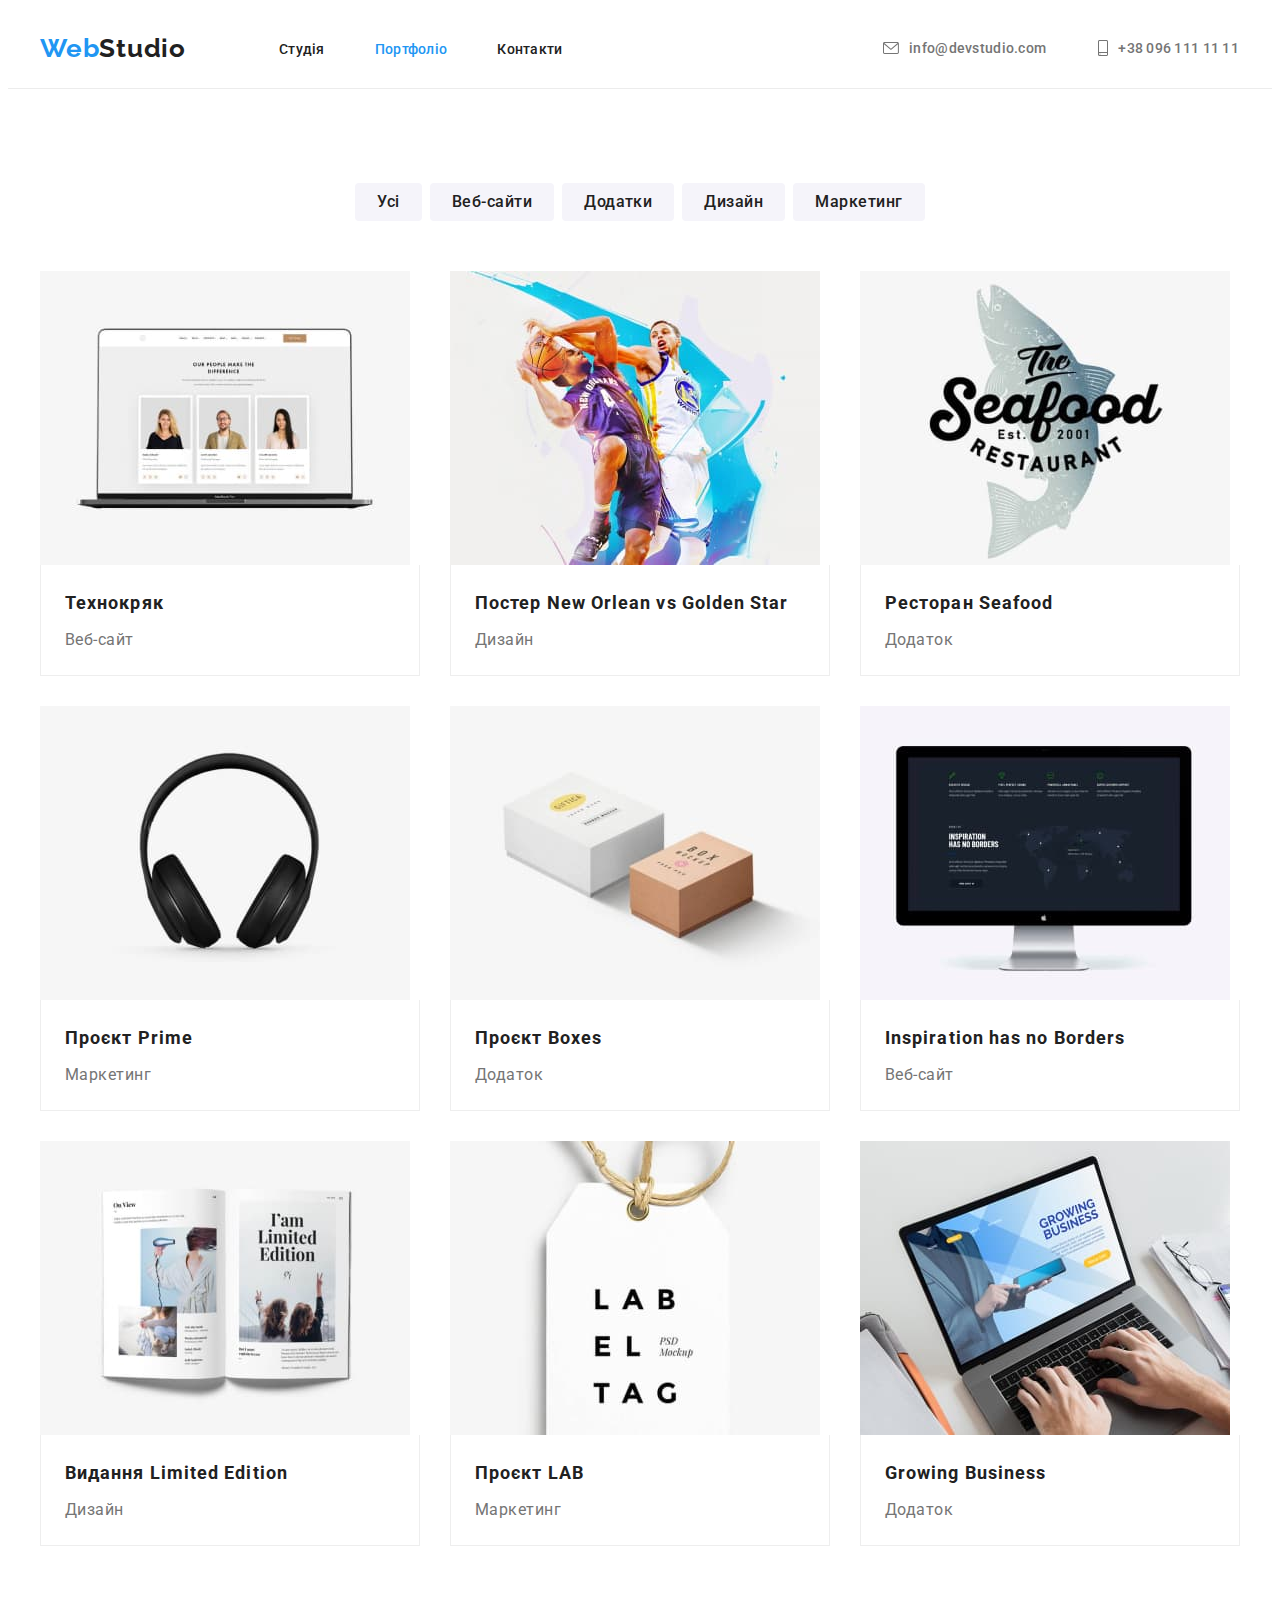
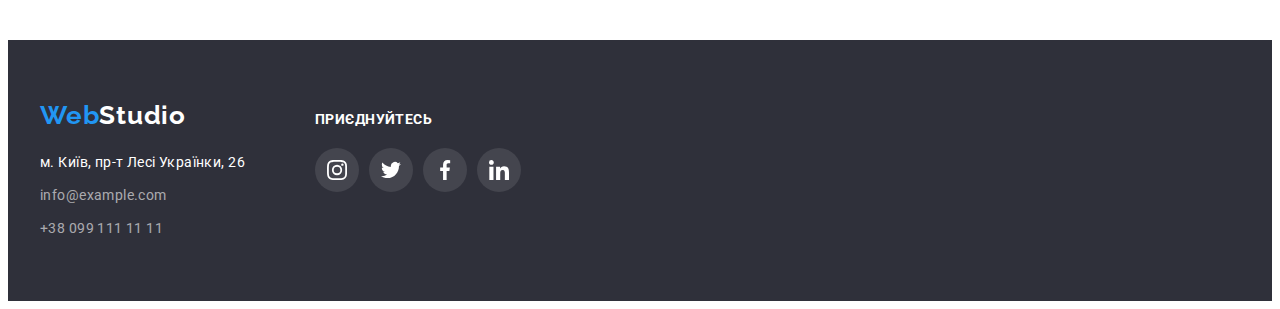
==== portfolio.html @ 81ada2a5 "adds initial files" ====
<!DOCTYPE html>
<html lang="uk">
  <head>
    <meta charset="UTF-8" />
    <meta http-equiv="X-UA-Compatible" content="IE=edge" />
    <meta name="viewport" content="width=device-width, initial-scale=1.0" />
    <title>Portfolio</title>
    <link rel="preconnect" href="https://fonts.googleapis.com" />
    <link rel="preconnect" href="https://fonts.gstatic.com" crossorigin />
    <link
      href="https://fonts.googleapis.com/css2?family=Raleway:wght@700&family=Roboto:wght@400;500;700;900&display=swap"
      rel="stylesheet"
    />
    <link
      rel="stylesheet"
      href="https://cdnjs.cloudflare.com/ajax/libs/modern-normalize/1.1.0/modern-normalize.min.css"
      integrity="sha512-wpPYUAdjBVSE4KJnH1VR1HeZfpl1ub8YT/NKx4PuQ5NmX2tKuGu6U/JRp5y+Y8XG2tV+wKQpNHVUX03MfMFn9Q=="
      crossorigin="anonymous"
      referrerpolicy="no-referrer"
    />
    <link rel="stylesheet" href="./css/styles.css" />
  </head>
  <body>
    <!-- header -->

    <header class="page-header">
      <div class="container page-header-container">
        <nav class="page-nav">
          <a class="logo link" href="./index.html"><span class="accent">Web</span>Studio</a>
          <ul class="menu list">
            <li class="menu-item">
              <a class="menu-link link" href="./index.html">Студія</a>
            </li>
            <li class="menu-item">
              <a class="menu-link current link" href="./portfolio.html">Портфоліо</a>
            </li>
            <li class="menu-item"><a class="menu-link link" href="./index.html">Контакти</a></li>
          </ul>
        </nav>
        <ul class="contact list">
          <li class="contact-item">
            <a class="contact-link link" href="mailto:info@devstudio.com">
              <svg class="contact-icon" width="16" height="12">
                <use href="./images/sprite.svg#icon-envelope"></use>
              </svg>
              info@devstudio.com</a
            >
          </li>
          <li class="contact-item">
            <a class="contact-link link" href="tel:+380961111111">
              <svg class="contact-icon" width="10" height="16">
                <use href="./images/sprite.svg#icon-smartphone"></use>
              </svg>
              +38 096 111 11 11</a
            >
          </li>
        </ul>
      </div>
    </header>

    <main>
      <section class="portfolio section">
        <div class="container">
          <h1 class="visually-hidden">Portfolio</h1>
          <ul class="filter-list list">
            <li><button class="filter-btn" type="button">Усі</button></li>
            <li><button class="filter-btn" type="button">Веб-сайти</button></li>
            <li><button class="filter-btn" type="button">Додатки</button></li>
            <li><button class="filter-btn" type="button">Дизайн</button></li>
            <li><button class="filter-btn" type="button">Маркетинг</button></li>
          </ul>
          <ul class="portfolio-list list">
            <li class="portfolio-item">
              <a class="portfolio-link link" href="./portfolio.html">
                <img src="./images/project-1.jpg" alt="Фото веб-сайту Технокряк" width="370" />
                <div class="portfolio-item-description">
                  <h2 class="portfolio-subtitle">Технокряк</h2>
                  <p class="portfolio-text">Веб-сайт</p>
                </div></a
              >
            </li>
            <li class="portfolio-item">
              <a class="portfolio-link link" href="./portfolio.html">
                <img
                  src="./images/project-2.jpg"
                  alt="Постер New Orlean vs Golden Star"
                  width="370"
                />
                <div class="portfolio-item-description">
                  <h2 class="portfolio-subtitle">Постер New Orlean vs Golden Star</h2>
                  <p class="portfolio-text">Дизайн</p>
                </div></a
              >
            </li>
            <li class="portfolio-item">
              <a class="portfolio-link link" href="./portfolio.html">
                <img src="./images/project-3.jpg" alt="Логотип ресторану The Seafood" width="370" />
                <div class="portfolio-item-description">
                  <h2 class="portfolio-subtitle">Ресторан Seafood</h2>
                  <p class="portfolio-text">Додаток</p>
                </div></a
              >
            </li>
            <li class="portfolio-item">
              <a class="portfolio-link link" href="./portfolio.html">
                <img src="./images/project-4.jpg" alt="Фото навушників" width="370" />
                <div class="portfolio-item-description">
                  <h2 class="portfolio-subtitle">Проєкт Prime</h2>
                  <p class="portfolio-text">Маркетинг</p>
                </div></a
              >
            </li>
            <li class="portfolio-item">
              <a class="portfolio-link link" href="./portfolio.html">
                <img src="./images/project-5.jpg" alt="Фото двох коробок" width="370" />
                <div class="portfolio-item-description">
                  <h2 class="portfolio-subtitle">Проєкт Boxes</h2>
                  <p class="portfolio-text">Додаток</p>
                </div></a
              >
            </li>
            <li class="portfolio-item">
              <a class="portfolio-link link" href="./portfolio.html">
                <img
                  src="./images/project-6.jpg"
                  alt="Фото веб-сайту Inspiration has no Borders"
                  width="370"
                />
                <div class="portfolio-item-description">
                  <h2 class="portfolio-subtitle">Inspiration has no Borders</h2>
                  <p class="portfolio-text">Веб-сайт</p>
                </div></a
              >
            </li>
            <li class="portfolio-item">
              <a class="portfolio-link link" href="./portfolio.html">
                <img src="./images/project-7.jpg" alt="Фото розгортки журналу" width="370" />
                <div class="portfolio-item-description">
                  <h2 class="portfolio-subtitle">Видання Limited Edition</h2>
                  <p class="portfolio-text">Дизайн</p>
                </div></a
              >
            </li>
            <li class="portfolio-item">
              <a class="portfolio-link link" href="./portfolio.html">
                <img src="./images/project-8.jpg" alt="Фото ярлика" width="370" />
                <div class="portfolio-item-description">
                  <h2 class="portfolio-subtitle">Проєкт LAB</h2>
                  <p class="portfolio-text">Маркетинг</p>
                </div></a
              >
            </li>
            <li class="portfolio-item">
              <a class="portfolio-link link" href="./portfolio.html">
                <img
                  src="./images/project-9.jpg"
                  alt="Фото людина працює за ноутбуком"
                  width="370"
                />
                <div class="portfolio-item-description">
                  <h2 class="portfolio-subtitle">Growing Business</h2>
                  <p class="portfolio-text">Додаток</p>
                </div></a
              >
            </li>
          </ul>
        </div>
      </section>
    </main>

    <!-- footer -->

    <footer class="page-footer">
      <div class="container">
        <div class="page-footer-container">
          <a class="logo link" href="./index.html"><span class="accent">Web</span>Studio</a>
          <address class="address">
            <ul class="footer-contact list">
              <li class="footer-contact-item">
                <a
                  class="footer-address-link link"
                  href="https://goo.gl/maps/CPtrU1FHBa2aNyZL9"
                  target="_blank"
                  rel="noopener noreferrer nofollow"
                  >м. Київ, пр-т Лесі Українки, 26</a
                >
              </li>
              <li class="footer-contact-item">
                <a class="footer-contact-link link" href="mailto:info@example.com"
                  >info@example.com</a
                >
              </li>
              <li class="footer-contact-item">
                <a class="footer-contact-link link" href="tel:+380991111111">+38 099 111 11 11</a>
              </li>
            </ul>
          </address>
        </div>
        <div class="social">
          <p class="social-subtitle">Приєднуйтесь</p>
          <ul class="social-list list">
            <li class="social-item">
              <a
                class="social-link instagram link"
                href="https://www.instagram.com/"
                target="_blank"
                rel="noopener noreferrer nofollow"
              >
                <svg class="social-icon">
                  <use href="./images/sprite.svg#icon-instagram"></use>
                </svg>
              </a>
            </li>
            <li class="social-item">
              <a
                class="social-link twitter link"
                href="https://twitter.com"
                target="_blank"
                rel="noopener noreferrer nofollow"
                ><svg class="social-icon">
                  <use href="./images/sprite.svg#icon-twitter"></use>
                </svg>
              </a>
            </li>
            <li class="social-item">
              <a
                class="social-link facebook link"
                href="https://www.facebook.com/"
                target="_blank"
                rel="noopener noreferrer nofollow"
                ><svg class="social-icon">
                  <use href="./images/sprite.svg#icon-facebook"></use>
                </svg>
              </a>
            </li>
            <li class="social-item">
              <a
                class="social-link linkedin link"
                href="https://www.linkedin.com/"
                target="_blank"
                rel="noopener noreferrer nofollow"
                ><svg class="social-icon">
                  <use href="./images/sprite.svg#icon-linkedin"></use>
                </svg>
              </a>
            </li>
          </ul>
        </div>
      </div>
    </footer>
  </body>
</html>
---- css/styles.css ----
:root {
  --primary-font: Roboto, sans-serif;
  --secondary-font: Raleway, sans-serif;
  --primary-text-color: #757575;
  --title-text-color: #212121;
  --accent-text-color: #ffffff;
  --accent-color: #2196f3;
  --accent-color-hover: #188ce8;
  --primary-bg-color: #ffffff;
  --dark-bg-color: #2f303a;
  --grey-bg-color: #f5f4fa;
  --black-color: #000000;
  --grey-color-first: #eeeeee;
  --grey-color-second: #ececec;
  --icons-color: #afb1b8;
  --icons-background: rgba(255, 255, 255, 0.1);
}

body {
  font-family: var(--primary-font);
  color: var(--primary-text-color);
  background-color: var(--primary-bg-color);
}

/* ========== properties reset ========== */

h1,
h2,
h3,
h4,
p {
  margin-top: 0;
  margin-bottom: 0;
}

ul,
ol {
  margin-top: 0;
  margin-bottom: 0;
  padding-left: 0;
}

.link {
  text-decoration: none;
}

.address {
  font-style: normal;
}

.list {
  list-style: none;
}

img {
  display: block;
  max-width: 100%;
}

button {
  font-family: inherit;
  cursor: pointer;
}

.section {
  padding-top: 94px;
  padding-bottom: 94px;
}

.container {
  width: 1200px;
  margin-left: auto;
  margin-right: auto;
  padding-left: 15px;
  padding-right: 15px;
}

.title {
  margin-bottom: 50px;
  font-size: 36px;
  line-height: 1.17;
  text-align: center;
  letter-spacing: 0.03em;
  color: var(--title-text-color);
}

/* ========== header ========== */
/* ========== logo ========== */

.logo {
  font-family: var(--secondary-font);
  font-weight: 700;
  font-size: 26px;
  line-height: 1.19;
  letter-spacing: 0.03em;
  color: var(--title-text-color);
}

.accent {
  color: var(--accent-color);
}

/* ========== menu ========== */

.menu-link {
  font-weight: 500;
  font-size: 14px;
  line-height: 1.14;
  letter-spacing: 0.02em;
  color: var(--title-text-color);
}

.menu-link:hover,
.menu-link:focus {
  color: var(--accent-color);
}

.current {
  color: var(--accent-color);
}

/* ========== contact ========== */

.page-header {
  border-bottom: 1px solid var(--grey-color-second);
}

.page-header .contact-link {
  font-weight: 500;
  font-size: 14px;
  line-height: 16px;
  letter-spacing: 0.02em;
  color: var(--primary-text-color);
}

.page-header .contact-link:hover,
.page-header .contact-link:focus {
  color: var(--accent-color);
}

.page-header-container {
  height: 80px;
  display: flex;
  align-items: center;
}

.page-nav {
  display: flex;
  align-items: center;
}

.menu {
  display: flex;
  align-items: center;
  column-gap: 50px;
  margin-left: 93px;
}

.contact {
  display: flex;
  align-items: center;
  column-gap: 50px;
  margin-left: auto;
}

.contact-link {
  padding: 1px; 
  display: flex;
  align-items: center;
  column-gap: 10px;
}

.contact-icon {
  fill: currentColor;
}

/* ========== hero ========== */

.hero {
  height: 600px;
  max-width: 1600px;
  margin-left: auto;
  margin-right: auto;
  padding-top: 200px;
  padding-bottom: 200px;
  background-color: #c4c4c4;
  background-image: linear-gradient(to top, rgba(47, 48, 58, 0.4), rgba(47, 48, 58, 0.4)),
    url('../images/hero.jpg');
  background-repeat: no-repeat;
  background-position: center;
  background-size: cover;
}

.hero-title {
  width: 696px;
  margin: 0 auto 30px auto;
  font-weight: 900;
  font-size: 44px;
  line-height: 1.36;
  text-align: center;
  letter-spacing: 0.06em;
  text-transform: uppercase;
  color: var(--accent-text-color);
}

.btn {
  display: block;
  margin-left: auto;
  margin-right: auto;
  padding: 10px 32px;
  font-weight: 700;
  font-size: 16px;
  line-height: 1.88;
  letter-spacing: 0.06em;
  color: var(--accent-text-color);
  border-radius: 4px;
  background-color: var(--accent-color);
  border: none;
}

.btn:hover,
.btn:focus {
  color: var(--accent-text-color);
  background-color: #188ce8;
  border: none;
}

.filter-btn {
  padding: 6px 22px;
  font-weight: 500;
  font-size: 16px;
  line-height: 1.62;
  text-align: center;
  letter-spacing: 0.03em;
  color: var(--title-text-color);
  border-radius: 4px;
  background-color: var(--grey-bg-color);
  border: none;
}

.filter-btn:hover,
.filter-btn:focus {
  color: var(--accent-text-color);
  background-color: var(--accent-color);
  box-shadow: 0px 3px 1px rgba(0, 0, 0, 0.1), 0px 1px 2px rgba(0, 0, 0, 0.08),
    0px 2px 2px rgba(0, 0, 0, 0.12);
  border: none;
  border-radius: 4px;
}

/* ========== qualities ========== */

.qualities-container {
  display: flex;
  column-gap: 30px;
}

.qualities-item {
  flex-basis: calc((100% - 90px) / 4);
}

.qualities-icon-box {
width: 100%;
height: 120px;
display: inline-flex;
justify-content: center;
align-items: center;
margin-bottom: 30px;
background-color: var(--grey-bg-color);
border-radius: 4px;
}

.qualities-icon {
  width: 70px;
  height: 70px;
}

.qualities-subtitle {
  margin-bottom: 10px;
  font-size: 14px;
  line-height: 1.14;
  letter-spacing: 0.03em;
  text-transform: uppercase;
  color: var(--title-text-color);
}

.qualities-text {
  font-size: 14px;
  line-height: 1.71;
  letter-spacing: 0.03em;
}

/* ========== what we do ========== */

.specialty {
  padding-bottom: 94px;
}

.specialty-container {
  display: flex;
  column-gap: 30px;
}

/* ========== team ========== */

.team {
  background-color: var(--grey-bg-color);
}

.team-container {
  display: flex;
  flex-wrap: wrap;
  column-gap: 30px;
}

.team-card {
  flex-basis: calc((100% - 90px) / 4);
  background-color: var(--primary-bg-color);
  box-shadow: 0px 1px 3px rgba(0, 0, 0, 0.12), 0px 1px 1px rgba(0, 0, 0, 0.14),
    0px 2px 1px rgba(0, 0, 0, 0.2);
  border-radius: 0px 0px 4px 4px;
}

.team-card-description {
  padding-top: 30px;
  padding-bottom: 30px;
}

.team-subtitle {
  margin-bottom: 10px;
  text-align: center;
  font-size: 16px;
  font-weight: 500;
  line-height: 1.19;
  letter-spacing: 0.03em;
  color: var(--title-text-color);
}

.team-text {
  margin-bottom: 16px;
  text-align: center;
  font-size: 16px;
  line-height: 1.19;
  letter-spacing: 0.03em;
  color: var(--primary-text-color);
}

/* ========== clients ========== */

.clients-list {
  display: flex;
  justify-content: center;
  gap: 30px;
}

.clients-item {
  width: 170px;
  height: 92px;
}

.clients-link {
  display: flex;
  justify-content: center;
  align-items: center;
  width: 100%;
  height: 100%;
  border: 1px solid currentColor;
  border-radius: 4px;
  color: var(--icons-color);
}

.clients-link:hover,
.clients-link:focus {
  color: var(--accent-color);
}

.clients-icon {
  width: 106px;
  height: 60px;
  fill: currentColor;
}

/* ========== portfolio ========== */

.visually-hidden {
  position: absolute;
  white-space: nowrap;
  width: 1px;
  height: 1px;
  overflow: hidden;
  border: 0;
  padding: 0;
  clip: rect(0 0 0 0);
  clip-path: inset(50%);
  margin: -1px;
}

.filter-list {
  margin-bottom: 50px;
  display: flex;
  justify-content: center;
  column-gap: 8px;
}

.portfolio-list {
  display: flex;
  flex-wrap: wrap;
  justify-content: center;
  gap: 30px;
}

.portfolio-item {
  flex-basis: calc((100% - 60px) / 3);
}

.portfolio-link {
  display: block;
}

.portfolio-link:hover,
.portfolio-link:focus  {
  box-shadow: 0px 1px 1px rgba(0, 0, 0, 0.12), 0px 4px 4px rgba(0, 0, 0, 0.06),
    1px 4px 6px rgba(0, 0, 0, 0.16);
}

.portfolio-item-description {
  padding: 20px 24px;
  border: 1px solid var(--grey-color-first);
  border-top: none;
}

.portfolio-subtitle {
  margin-bottom: 4px;
  font-size: 18px;
  line-height: 2;
  letter-spacing: 0.06em;
  color: var(--title-text-color);
}

.portfolio-text {
  font-size: 16px;
  line-height: 1.88;
  letter-spacing: 0.03em;
  color: var(--primary-text-color);
}

/* ========== footer ========== */

.page-footer {
  padding-top: 60px;
  padding-bottom: 60px;
  background-color: var(--dark-bg-color);
}

.page-footer > .container {
  display: flex;
  align-items: baseline;
}

.page-footer .logo {
  color: var(--accent-text-color);
}

.address {
  margin-top: 20px;
}

.footer-contact-item:not(:last-child) {
  margin-bottom: 9px;
}

.footer-address-link,
.footer-contact-link {
  font-size: 14px;
  line-height: 1.71;
  letter-spacing: 0.03em;
  color: rgba(255, 255, 255, 0.6);
}

.footer-address-link {
  color: var(--accent-text-color);
}

.footer-address-link:hover,
.footer-address-link:focus,
.footer-contact-link:hover,
.footer-contact-link:focus {
  color: var(--accent-color);
}

.page-footer-container {
  margin-right: 70px;
}

/* ========== social ========== */

.social-subtitle {
  margin-bottom: 20px;
  font-size: 14px;
  font-weight: 700;
  line-height: 1.14;
  letter-spacing: 0.03em;
  text-transform: uppercase;
  color: var(--accent-text-color);
}

.social-list {
  display: flex;
  flex-wrap: wrap;
  justify-content: center;
  column-gap: 10px;
}
.social-item {
  width: 44px;
  height: 44px;
}
.social-link {
  width: 100%;
  height: 100%;
  display: inline-flex;
  justify-content: center;
  align-items: center;
  color: var(--accent-text-color);
  background-color: var(--icons-background);
  border-radius: 50%;
}

.social-link:hover,
.social-link:focus {
  background-color: var(--accent-color);
  border-radius: 50%;
}

.social-icon {
  width: 20px;
  height: 20px;
  fill: currentColor;
}

.team-social-item {
  width: 44px;
  height: 44px;
}

.team-social-link {
  width: 100%;
  height: 100%;
  display: inline-flex;
  justify-content: center;
  align-items: center;
  color: var(--icons-color);
  border-radius: 50%;
}

.team-social-link:hover,
.team-social-link:focus {
  color: var(--accent-text-color);
  background-color: var(--accent-color);
}

.team-social-icon {
  width: 20px;
  height: 20px;
  fill: currentColor;
}
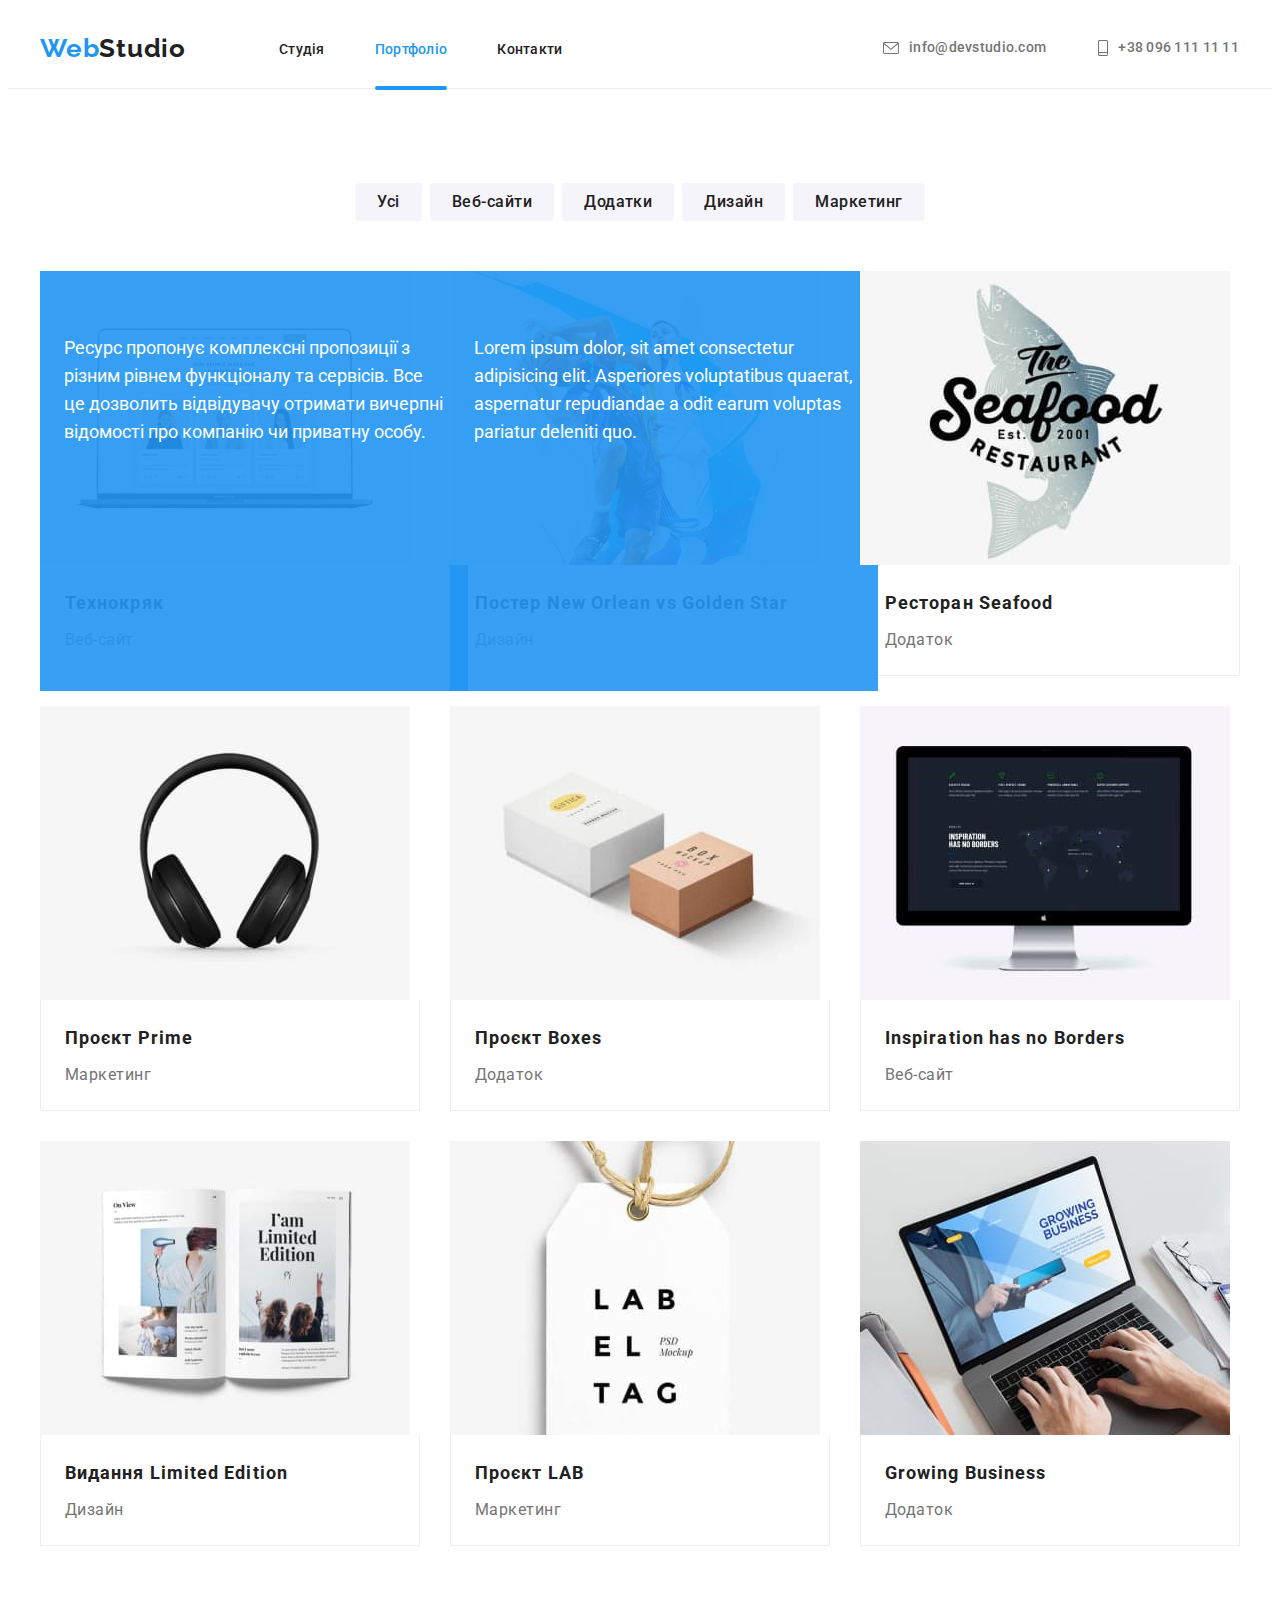
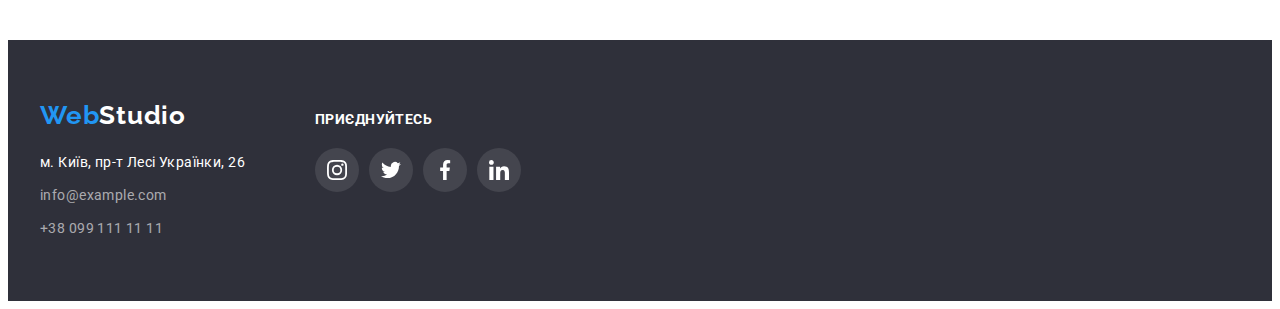
==== commit d788dcc2: "adds positioned elements" ====
--- a/portfolio.html
+++ b/portfolio.html
@@ -72,29 +72,53 @@
           <ul class="portfolio-list list">
             <li class="portfolio-item">
               <a class="portfolio-link link" href="./portfolio.html">
-                <img src="./images/project-1.jpg" alt="Фото веб-сайту Технокряк" width="370" />
+                <div class="portfolio-item-thumb">
+                  <img src="./images/project-1.jpg" alt="Фото веб-сайту Технокряк" width="370" />
+                  <div class="portfolio-item-overlay">
+                    <p>
+                      Ресурс пропонує комплексні пропозиції з різним рівнем функціоналу та сервісів.
+                      Все це дозволить відвідувачу отримати вичерпні відомості про компанію чи
+                      приватну особу.
+                    </p>
+                  </div>
+                </div>
                 <div class="portfolio-item-description">
                   <h2 class="portfolio-subtitle">Технокряк</h2>
                   <p class="portfolio-text">Веб-сайт</p>
-                </div></a
-              >
-            </li>
-            <li class="portfolio-item">
-              <a class="portfolio-link link" href="./portfolio.html">
-                <img
-                  src="./images/project-2.jpg"
-                  alt="Постер New Orlean vs Golden Star"
-                  width="370"
-                />
+                </div>
+              </a>
+            </li>
+            <li class="portfolio-item">
+              <a class="portfolio-link link" href="./portfolio.html">
+                <div class="portfolio-item-thumb">
+                  <img
+                    src="./images/project-2.jpg"
+                    alt="Постер New Orlean vs Golden Star"
+                    width="370"
+                  />
+                  <div class="portfolio-item-overlay">
+                    <p>
+                      Lorem ipsum dolor, sit amet consectetur adipisicing elit. Asperiores
+                      voluptatibus quaerat, aspernatur repudiandae a odit earum voluptas pariatur
+                      deleniti quo.
+                    </p>
+                  </div>
+                </div>
                 <div class="portfolio-item-description">
                   <h2 class="portfolio-subtitle">Постер New Orlean vs Golden Star</h2>
                   <p class="portfolio-text">Дизайн</p>
-                </div></a
-              >
-            </li>
-            <li class="portfolio-item">
-              <a class="portfolio-link link" href="./portfolio.html">
-                <img src="./images/project-3.jpg" alt="Логотип ресторану The Seafood" width="370" />
+                </div>
+              </a>
+            </li>
+            <li class="portfolio-item">
+              <a class="portfolio-link link" href="./portfolio.html">
+                <div class="portfolio-item-thumb">
+                  <img
+                    src="./images/project-3.jpg"
+                    alt="Логотип ресторану The Seafood"
+                    width="370"
+                  />
+                </div>
                 <div class="portfolio-item-description">
                   <h2 class="portfolio-subtitle">Ресторан Seafood</h2>
                   <p class="portfolio-text">Додаток</p>
@@ -103,7 +127,9 @@
             </li>
             <li class="portfolio-item">
               <a class="portfolio-link link" href="./portfolio.html">
-                <img src="./images/project-4.jpg" alt="Фото навушників" width="370" />
+                <div class="portfolio-item-thumb">
+                  <img src="./images/project-4.jpg" alt="Фото навушників" width="370" />
+                </div>
                 <div class="portfolio-item-description">
                   <h2 class="portfolio-subtitle">Проєкт Prime</h2>
                   <p class="portfolio-text">Маркетинг</p>
@@ -112,7 +138,9 @@
             </li>
             <li class="portfolio-item">
               <a class="portfolio-link link" href="./portfolio.html">
-                <img src="./images/project-5.jpg" alt="Фото двох коробок" width="370" />
+                <div class="portfolio-item-thumb">
+                  <img src="./images/project-5.jpg" alt="Фото двох коробок" width="370" />
+                </div>
                 <div class="portfolio-item-description">
                   <h2 class="portfolio-subtitle">Проєкт Boxes</h2>
                   <p class="portfolio-text">Додаток</p>
@@ -121,11 +149,13 @@
             </li>
             <li class="portfolio-item">
               <a class="portfolio-link link" href="./portfolio.html">
-                <img
-                  src="./images/project-6.jpg"
-                  alt="Фото веб-сайту Inspiration has no Borders"
-                  width="370"
-                />
+                <div class="portfolio-item-thumb">
+                  <img
+                    src="./images/project-6.jpg"
+                    alt="Фото веб-сайту Inspiration has no Borders"
+                    width="370"
+                  />
+                </div>
                 <div class="portfolio-item-description">
                   <h2 class="portfolio-subtitle">Inspiration has no Borders</h2>
                   <p class="portfolio-text">Веб-сайт</p>
@@ -134,7 +164,9 @@
             </li>
             <li class="portfolio-item">
               <a class="portfolio-link link" href="./portfolio.html">
-                <img src="./images/project-7.jpg" alt="Фото розгортки журналу" width="370" />
+                <div class="portfolio-item-thumb">
+                  <img src="./images/project-7.jpg" alt="Фото розгортки журналу" width="370" />
+                </div>
                 <div class="portfolio-item-description">
                   <h2 class="portfolio-subtitle">Видання Limited Edition</h2>
                   <p class="portfolio-text">Дизайн</p>
@@ -143,7 +175,9 @@
             </li>
             <li class="portfolio-item">
               <a class="portfolio-link link" href="./portfolio.html">
-                <img src="./images/project-8.jpg" alt="Фото ярлика" width="370" />
+                <div class="portfolio-item-thumb">
+                  <img src="./images/project-8.jpg" alt="Фото ярлика" width="370" />
+                </div>
                 <div class="portfolio-item-description">
                   <h2 class="portfolio-subtitle">Проєкт LAB</h2>
                   <p class="portfolio-text">Маркетинг</p>
@@ -152,11 +186,13 @@
             </li>
             <li class="portfolio-item">
               <a class="portfolio-link link" href="./portfolio.html">
-                <img
-                  src="./images/project-9.jpg"
-                  alt="Фото людина працює за ноутбуком"
-                  width="370"
-                />
+                <div class="portfolio-item-thumb">
+                  <img
+                    src="./images/project-9.jpg"
+                    alt="Фото людина працює за ноутбуком"
+                    width="370"
+                  />
+                </div>
                 <div class="portfolio-item-description">
                   <h2 class="portfolio-subtitle">Growing Business</h2>
                   <p class="portfolio-text">Додаток</p>
--- a/css/styles.css
+++ b/css/styles.css
@@ -117,6 +117,18 @@
 
 .current {
   color: var(--accent-color);
+  position: relative;
+}
+
+.current::after {
+  content: '';
+  position: absolute;
+  top: 45px;
+  left: 0;
+  width: 100%;
+  height: 4px;
+  border-radius: 2px;
+  background-color: var(--accent-color);
 }
 
 /* ========== contact ========== */
@@ -128,7 +140,7 @@
 .page-header .contact-link {
   font-weight: 500;
   font-size: 14px;
-  line-height: 16px;
+  line-height: 1.14;
   letter-spacing: 0.02em;
   color: var(--primary-text-color);
 }
@@ -164,7 +176,7 @@
 }
 
 .contact-link {
-  padding: 1px; 
+  padding: 1px;
   display: flex;
   align-items: center;
   column-gap: 10px;
@@ -260,14 +272,14 @@
 }
 
 .qualities-icon-box {
-width: 100%;
-height: 120px;
-display: inline-flex;
-justify-content: center;
-align-items: center;
-margin-bottom: 30px;
-background-color: var(--grey-bg-color);
-border-radius: 4px;
+  width: 100%;
+  height: 120px;
+  display: inline-flex;
+  justify-content: center;
+  align-items: center;
+  margin-bottom: 30px;
+  background-color: var(--grey-bg-color);
+  border-radius: 4px;
 }
 
 .qualities-icon {
@@ -299,6 +311,27 @@
 .specialty-container {
   display: flex;
   column-gap: 30px;
+}
+
+.specialty-thumb {
+  position: relative;
+}
+
+.specialty-description {
+  position: absolute;
+  left: 0;
+  bottom: 0;
+  height: 70px;
+  width: 100%;
+  display: flex;
+  justify-content: center;
+  align-items: center;
+  font-weight: 700;
+  font-size: 14px;
+  line-height: 1.14;
+  text-transform: uppercase;
+  background: rgba(47, 48, 58, 0.8);
+  color: var(--accent-text-color);
 }
 
 /* ========== team ========== */
@@ -417,8 +450,30 @@
   display: block;
 }
 
+.portfolio-item-thumb {
+  position: relative;
+}
+
+.portfolio-item-overlay {
+  position: absolute;
+  top: 0;
+  width: 100%;
+  height: 100%;
+  padding: 63px 24px;
+  background-color: rgba(33, 150, 243, 0.9);
+  /* opacity: 0; */
+  font-weight: 400;
+  font-size: 18px;
+  line-height: 1.56;
+  color: var(--accent-text-color);
+}
+
+.portfolio-link:hover {
+  opacity: 1;
+}
+
 .portfolio-link:hover,
-.portfolio-link:focus  {
+.portfolio-link:focus {
   box-shadow: 0px 1px 1px rgba(0, 0, 0, 0.12), 0px 4px 4px rgba(0, 0, 0, 0.06),
     1px 4px 6px rgba(0, 0, 0, 0.16);
 }
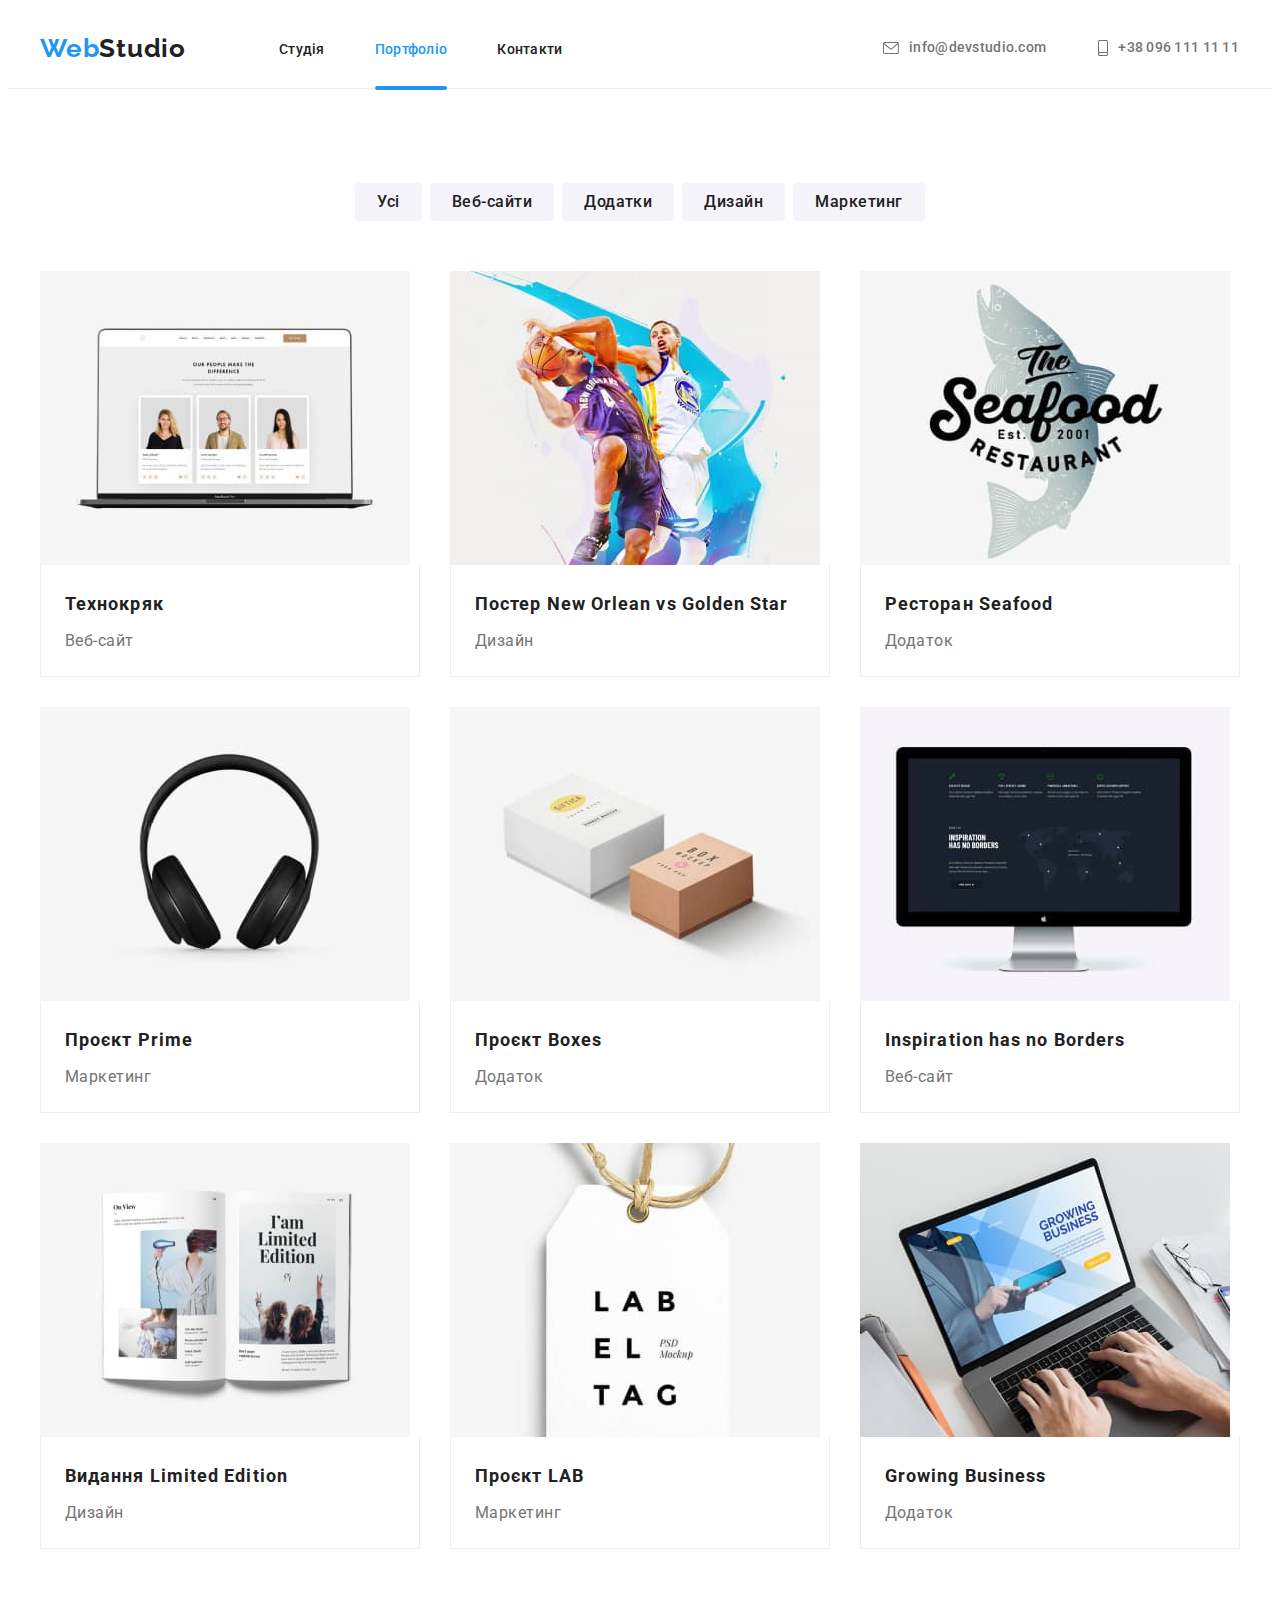
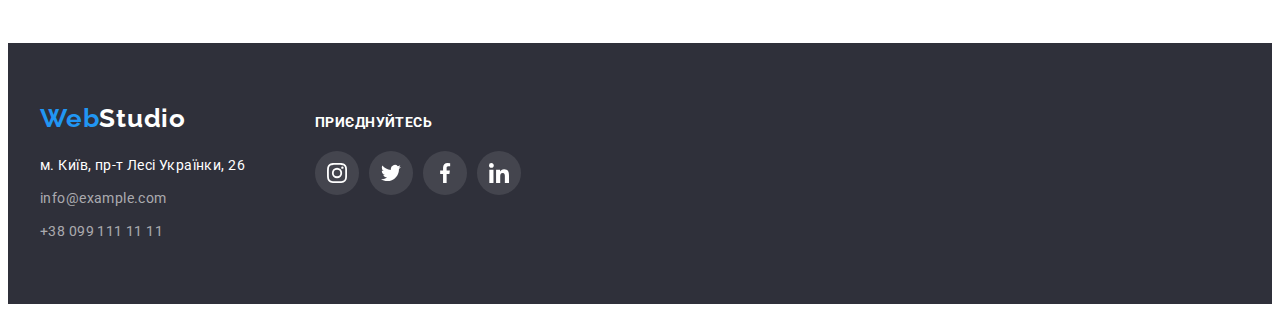
==== commit 0f6f18a2: "adds animation" ====
--- a/portfolio.html
+++ b/portfolio.html
@@ -98,9 +98,12 @@
                   />
                   <div class="portfolio-item-overlay">
                     <p>
-                      Lorem ipsum dolor, sit amet consectetur adipisicing elit. Asperiores
-                      voluptatibus quaerat, aspernatur repudiandae a odit earum voluptas pariatur
-                      deleniti quo.
+                      Lorem ipsum dolor sit amet consectetur adipisicing elit. Molestiae
+                      perspiciatis consequuntur, quibusdam beatae nihil doloribus ducimus sequi quae
+                      obcaecati, itaque, voluptatem inventore voluptatibus? Quod exercitationem
+                      voluptas animi deleniti autem optio blanditiis debitis, provident, quo quas in
+                      consequatur sit hic facere modi harum quibusdam iusto eum. Eligendi corporis
+                      ipsa voluptatum id?
                     </p>
                   </div>
                 </div>
@@ -118,6 +121,13 @@
                     alt="Логотип ресторану The Seafood"
                     width="370"
                   />
+                  <div class="portfolio-item-overlay">
+                    <p>
+                      Lorem ipsum dolor, sit amet consectetur adipisicing elit. Asperiores
+                      voluptatibus quaerat, aspernatur repudiandae a odit earum voluptas pariatur
+                      deleniti quo.
+                    </p>
+                  </div>
                 </div>
                 <div class="portfolio-item-description">
                   <h2 class="portfolio-subtitle">Ресторан Seafood</h2>
@@ -129,6 +139,16 @@
               <a class="portfolio-link link" href="./portfolio.html">
                 <div class="portfolio-item-thumb">
                   <img src="./images/project-4.jpg" alt="Фото навушників" width="370" />
+                  <div class="portfolio-item-overlay">
+                    <p>
+                      Lorem ipsum dolor sit amet consectetur adipisicing elit. Molestiae
+                      perspiciatis consequuntur, quibusdam beatae nihil doloribus ducimus sequi quae
+                      obcaecati, itaque, voluptatem inventore voluptatibus? Quod exercitationem
+                      voluptas animi deleniti autem optio blanditiis debitis, provident, quo quas in
+                      consequatur sit hic facere modi harum quibusdam iusto eum. Eligendi corporis
+                      ipsa voluptatum id?
+                    </p>
+                  </div>
                 </div>
                 <div class="portfolio-item-description">
                   <h2 class="portfolio-subtitle">Проєкт Prime</h2>
@@ -140,6 +160,12 @@
               <a class="portfolio-link link" href="./portfolio.html">
                 <div class="portfolio-item-thumb">
                   <img src="./images/project-5.jpg" alt="Фото двох коробок" width="370" />
+                  <div class="portfolio-item-overlay">
+                    <p>
+                      Lorem ipsum dolor sit amet consectetur, adipisicing elit. Distinctio iusto
+                      officia ex accusamus natus dignissimos eos numquam at nisi modi.
+                    </p>
+                  </div>
                 </div>
                 <div class="portfolio-item-description">
                   <h2 class="portfolio-subtitle">Проєкт Boxes</h2>
@@ -155,6 +181,13 @@
                     alt="Фото веб-сайту Inspiration has no Borders"
                     width="370"
                   />
+                  <div class="portfolio-item-overlay">
+                    <p>
+                      Lorem ipsum dolor, sit amet consectetur adipisicing elit. Optio, iusto, odit
+                      eveniet pariatur totam, et quo consequatur magnam beatae error maxime harum
+                      delectus distinctio vitae aperiam necessitatibus nam vel eligendi.
+                    </p>
+                  </div>
                 </div>
                 <div class="portfolio-item-description">
                   <h2 class="portfolio-subtitle">Inspiration has no Borders</h2>
@@ -166,6 +199,13 @@
               <a class="portfolio-link link" href="./portfolio.html">
                 <div class="portfolio-item-thumb">
                   <img src="./images/project-7.jpg" alt="Фото розгортки журналу" width="370" />
+                  <div class="portfolio-item-overlay">
+                    <p>
+                      Lorem ipsum dolor sit amet consectetur adipisicing elit. Ipsa eveniet
+                      architecto hic accusantium unde animi possimus aspernatur delectus dolore
+                      voluptatem.
+                    </p>
+                  </div>
                 </div>
                 <div class="portfolio-item-description">
                   <h2 class="portfolio-subtitle">Видання Limited Edition</h2>
@@ -177,6 +217,12 @@
               <a class="portfolio-link link" href="./portfolio.html">
                 <div class="portfolio-item-thumb">
                   <img src="./images/project-8.jpg" alt="Фото ярлика" width="370" />
+                  <div class="portfolio-item-overlay">
+                    <p>
+                      Lorem ipsum dolor sit amet consectetur adipisicing elit. Sapiente placeat ut
+                      sequi qui dolores maxime suscipit error ex ab sunt.
+                    </p>
+                  </div>
                 </div>
                 <div class="portfolio-item-description">
                   <h2 class="portfolio-subtitle">Проєкт LAB</h2>
@@ -192,6 +238,12 @@
                     alt="Фото людина працює за ноутбуком"
                     width="370"
                   />
+                  <div class="portfolio-item-overlay">
+                    <p>
+                      Lorem ipsum, dolor sit amet consectetur adipisicing elit. Minus, possimus. Rem
+                      quod voluptate dicta facilis adipisci non sed fugiat a!
+                    </p>
+                  </div>
                 </div>
                 <div class="portfolio-item-description">
                   <h2 class="portfolio-subtitle">Growing Business</h2>
--- a/css/styles.css
+++ b/css/styles.css
@@ -14,6 +14,7 @@
   --grey-color-second: #ececec;
   --icons-color: #afb1b8;
   --icons-background: rgba(255, 255, 255, 0.1);
+  --time-and-cubic: 250ms cubic-bezier(0.4, 0, 0.2, 1);
 }
 
 body {
@@ -108,6 +109,8 @@
   line-height: 1.14;
   letter-spacing: 0.02em;
   color: var(--title-text-color);
+
+  transition: color var(--time-and-cubic);
 }
 
 .menu-link:hover,
@@ -143,6 +146,8 @@
   line-height: 1.14;
   letter-spacing: 0.02em;
   color: var(--primary-text-color);
+
+  transition: color var(--time-and-cubic);
 }
 
 .page-header .contact-link:hover,
@@ -228,6 +233,8 @@
   border-radius: 4px;
   background-color: var(--accent-color);
   border: none;
+
+  transition: background-color var(--time-and-cubic);
 }
 
 .btn:hover,
@@ -248,6 +255,8 @@
   border-radius: 4px;
   background-color: var(--grey-bg-color);
   border: none;
+  transition: background-color var(--time-and-cubic), box-shadow var(--time-and-cubic),
+    color var(--time-and-cubic);
 }
 
 .filter-btn:hover,
@@ -400,6 +409,7 @@
   border: 1px solid currentColor;
   border-radius: 4px;
   color: var(--icons-color);
+  transition: color var(--time-and-cubic);
 }
 
 .clients-link:hover,
@@ -448,10 +458,12 @@
 
 .portfolio-link {
   display: block;
+  transition: box-shadow var(--time-and-cubic);
 }
 
 .portfolio-item-thumb {
   position: relative;
+  overflow: hidden;
 }
 
 .portfolio-item-overlay {
@@ -459,17 +471,19 @@
   top: 0;
   width: 100%;
   height: 100%;
+  transform: translateY(100%);
   padding: 63px 24px;
   background-color: rgba(33, 150, 243, 0.9);
-  /* opacity: 0; */
   font-weight: 400;
   font-size: 18px;
   line-height: 1.56;
-  color: var(--accent-text-color);
-}
-
-.portfolio-link:hover {
-  opacity: 1;
+  overflow: auto;
+  color: var(--accent-text-color);
+  transition: transform var(--time-and-cubic);
+}
+
+.portfolio-link:hover .portfolio-item-overlay {
+  transform: translateY(0);
 }
 
 .portfolio-link:hover,
@@ -481,7 +495,7 @@
 .portfolio-item-description {
   padding: 20px 24px;
   border: 1px solid var(--grey-color-first);
-  border-top: none;
+  border-top: 1px solid var(--primary-bg-color);
 }
 
 .portfolio-subtitle {
@@ -530,6 +544,7 @@
   line-height: 1.71;
   letter-spacing: 0.03em;
   color: rgba(255, 255, 255, 0.6);
+  transition: color var(--time-and-cubic);
 }
 
 .footer-address-link {
@@ -578,12 +593,12 @@
   color: var(--accent-text-color);
   background-color: var(--icons-background);
   border-radius: 50%;
+  transition: background-color var(--time-and-cubic);
 }
 
 .social-link:hover,
 .social-link:focus {
   background-color: var(--accent-color);
-  border-radius: 50%;
 }
 
 .social-icon {
@@ -605,6 +620,7 @@
   align-items: center;
   color: var(--icons-color);
   border-radius: 50%;
+  transition: color var(--time-and-cubic), background-color var(--time-and-cubic);
 }
 
 .team-social-link:hover,
@@ -618,3 +634,58 @@
   height: 20px;
   fill: currentColor;
 }
+
+/* ========== modal window ========== */
+
+.backdrop {
+  position: fixed;
+  top: 0;
+  left: 0;
+  width: 100%;
+  height: 100%;
+  z-index: 1;
+  background-color: rgba(0, 0, 0, 0.2);
+
+  transition: opacity 250ms cubic-bezier(0.4, 0, 0.2, 1), visibility 250ms cubic-bezier(0.4, 0, 0.2, 1);
+}
+
+.backdrop.is-hidden {
+  opacity: 0;
+  visibility: hidden;
+  pointer-events: none;
+}
+
+.backdrop.is-hidden .modal {
+  opacity: 0;
+  transform: translate(-50%, -65%);
+}
+
+.modal {
+  position: absolute;
+  top: 50%;
+  left: 50%;
+  transform: translate(-50%, -50%);
+  width: 528px;
+  height: 581px;
+  background-color: var(--primary-bg-color);
+  box-shadow: 0px 1px 3px rgba(0, 0, 0, 0.12), 0px 1px 1px rgba(0, 0, 0, 0.14),
+    0px 2px 1px rgba(0, 0, 0, 0.2);
+  border-radius: 4px;
+
+  transition: transform 750ms cubic-bezier(0.4, 0, 0.2, 1) 250ms, opacity 750ms cubic-bezier(0.4, 0, 0.2, 1) 250ms;
+}
+
+.modal-close {
+  position: absolute;
+  top: 8px;
+  right: 8px;
+  width: 30px;
+  height: 30px;
+  padding: 0;
+  display: flex;
+  justify-content: center;
+  align-items: center;
+  background: none;
+  border: 1px solid rgba(0, 0, 0, 0.1);
+  border-radius: 50%;
+}
